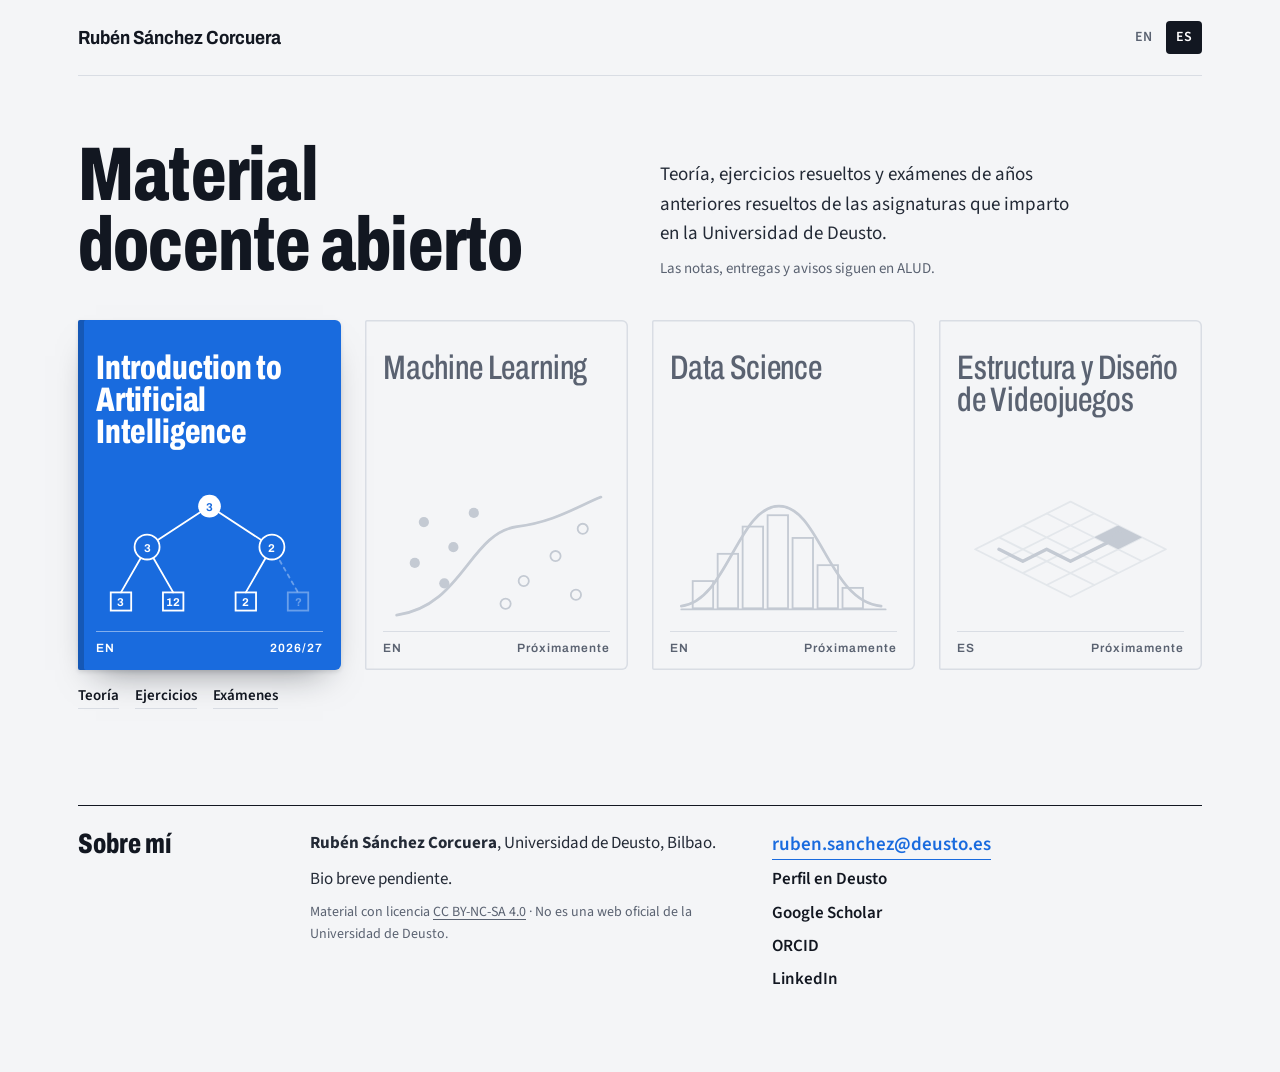
==== docs/es/index.html @ 78775e48 "Teaching hub home page (EN/ES), static site in docs/ Co-Authored-By: Claude Opus 5.5 <noreply@anthro" ====
<!doctype html>
<html lang="es">
<head>
<meta charset="utf-8">
<meta name="viewport" content="width=device-width, initial-scale=1">
<title>Rubén Sánchez Corcuera · Asignaturas</title>
<meta name="description" content="Material docente abierto de Rubén Sánchez Corcuera (Universidad de Deusto): teoría, ejercicios resueltos y exámenes de años anteriores resueltos.">
<meta name="theme-color" content="#f4f5f7">
<link rel="alternate" hreflang="en" href="https://rsancor-courses.github.io/">
<link rel="alternate" hreflang="es" href="https://rsancor-courses.github.io/es/">
<link rel="icon" href="data:image/svg+xml,%3Csvg xmlns='http://www.w3.org/2000/svg' viewBox='0 0 32 32'%3E%3Crect x='6' y='3' width='21' height='26' rx='2' fill='%23196bde'/%3E%3Crect x='6' y='3' width='3' height='26' fill='%23124fa6'/%3E%3C/svg%3E">
<link rel="preconnect" href="https://fonts.googleapis.com">
<link rel="preconnect" href="https://fonts.gstatic.com" crossorigin>
<link href="https://fonts.googleapis.com/css2?family=Archivo:wdth,wght@62..125,400..800&family=Source+Sans+3:ital,wght@0,400;0,600;0,700;1,400&display=swap" rel="stylesheet">
<script>document.documentElement.classList.add('js')</script>
<link rel="stylesheet" href="../assets/hub.css">
</head>
<body>
<div class="wrap">
  <header>
    <a class="brand" href="./">Rubén Sánchez Corcuera</a>
    <nav class="lang" aria-label="Idioma"><a href="../" lang="en" hreflang="en">EN</a><a href="./" aria-current="page">ES</a></nav>
  </header>

  <main>
    <section class="intro">
      <h1>Material docente abierto</h1>
      <p class="lede">Teoría, ejercicios resueltos y exámenes de años anteriores resueltos de las asignaturas que imparto en la Universidad de Deusto.
        <small>Las notas, entregas y avisos siguen en ALUD.</small></p>
    </section>

    <h2 class="sr">Asignaturas</h2>
    <!-- To publish a course: turn its <div class="cover soon"> into <a class="cover {ai|ml|ds|gd}" href="...">,
         and add the links below it, as in Intro AI. Do the same in ../index.html. -->
    <section class="shelf" aria-label="Asignaturas">
      <!-- Intro AI: minimax, leaf values rise to the root and one branch is pruned -->
      <div class="vol">
        <a class="cover ai" href="../intro-ai/">
          <h3 lang="en">Introduction to Artificial Intelligence</h3>
          <svg class="motif" viewBox="0 0 200 116" aria-hidden="true">
            <path class="s draw" style="--len:70;--d:.05s" d="M100 16 L45 52"/><path class="s draw" style="--len:70;--d:.05s" d="M100 16 L155 52"/>
            <path class="s draw" style="--len:50;--d:.25s" d="M45 52 L22 92"/><path class="s draw" style="--len:50;--d:.25s" d="M45 52 L68 92"/>
            <path class="s draw" style="--len:50;--d:.25s" d="M155 52 L132 92"/>
            <path class="s prune dim" stroke-dasharray="3 4" d="M155 52 L178 92"/>
            <rect class="h" x="13" y="92" width="18" height="16"/><rect class="h" x="59" y="92" width="18" height="16"/><rect class="h" x="123" y="92" width="18" height="16"/><rect class="h dim prune" x="169" y="92" width="18" height="16"/>
            <text class="pop" style="--d:.55s" x="22" y="104">3</text><text class="pop" style="--d:.65s" x="68" y="104">12</text><text class="pop" style="--d:.75s" x="132" y="104">2</text><text class="dim prune" x="178" y="104">?</text>
            <circle class="h" style="fill:var(--ai)" cx="45" cy="52" r="11"/><circle class="h" style="fill:var(--ai)" cx="155" cy="52" r="11"/>
            <text class="pop" style="--d:1s" x="45" y="56">3</text><text class="pop" style="--d:1.15s" x="155" y="56">2</text>
            <circle class="f pop" style="--d:1.4s" cx="100" cy="16" r="10"/>
            <text class="pop" style="--d:1.5s;fill:var(--ai)" x="100" y="20">3</text>
          </svg>
          <div class="spine"><span>EN</span><span>2026/27</span></div>
        </a>
        <nav class="parts" aria-label="Introduction to Artificial Intelligence"><a href="../intro-ai/theory/">Teoría</a><a href="../intro-ai/exercises/">Ejercicios</a><a href="../intro-ai/exams/">Exámenes</a></nav>
      </div>

      <!-- ML: labelled points land, then the decision boundary is fitted between them -->
      <div class="vol">
        <div class="cover soon">
          <h3 lang="en">Machine Learning</h3>
          <svg class="motif" viewBox="0 0 200 116" aria-hidden="true">
            <circle class="f pop" style="--d:.0s" cx="36" cy="30" r="4.5"/><circle class="f pop" style="--d:.08s" cx="62" cy="52" r="4.5"/><circle class="f pop" style="--d:.16s" cx="28" cy="66" r="4.5"/>
            <circle class="f pop" style="--d:.24s" cx="80" cy="22" r="4.5"/><circle class="f pop" style="--d:.32s" cx="54" cy="84" r="4.5"/>
            <circle class="h pop" style="--d:.12s" cx="124" cy="82" r="4.5"/><circle class="h pop" style="--d:.2s" cx="152" cy="60" r="4.5"/><circle class="h pop" style="--d:.28s" cx="170" cy="94" r="4.5"/>
            <circle class="h pop" style="--d:.36s" cx="108" cy="102" r="4.5"/><circle class="h pop" style="--d:.44s" cx="176" cy="36" r="4.5"/>
            <path class="s draw bold" style="--len:230;--dur:1.1s;--d:.6s" d="M12 112 C70 104 76 40 118 34 C150 30 168 18 192 8"/>
          </svg>
          <div class="spine"><span>EN</span><span>Próximamente</span></div>
        </div>
      </div>

      <!-- DS: a histogram fills bar by bar, then the density estimate is drawn over it -->
      <div class="vol">
        <div class="cover soon">
          <h3 lang="en">Data Science</h3>
          <svg class="motif" viewBox="0 0 200 116" aria-hidden="true">
            <rect class="h grow" style="--d:0s" x="20" y="82" width="18" height="24"/><rect class="h grow" style="--d:.07s" x="42" y="58" width="18" height="48"/>
            <rect class="h grow" style="--d:.14s" x="64" y="34" width="18" height="72"/><rect class="h grow" style="--d:.21s" x="86" y="24" width="18" height="82"/>
            <rect class="h grow" style="--d:.28s" x="108" y="44" width="18" height="62"/><rect class="h grow" style="--d:.35s" x="130" y="68" width="18" height="38"/>
            <rect class="h grow" style="--d:.42s" x="152" y="88" width="18" height="18"/>
            <path class="s draw bold" style="--len:260;--dur:1s;--d:.7s" d="M10 104 C50 100 60 16 96 16 C132 16 140 100 186 104"/>
            <path class="s" d="M10 107 L190 107"/>
          </svg>
          <div class="spine"><span>EN</span><span>Próximamente</span></div>
        </div>
      </div>

      <!-- EDiV: a token walks a path across an isometric level -->
      <div class="vol">
        <div class="cover soon">
          <h3>Estructura y Diseño de Videojuegos</h3>
          <svg class="motif" viewBox="0 0 200 116" aria-hidden="true">
            <path class="s dim" d="M100 12 L184 54 L100 96 L16 54 Z M58 33 L142 75 M142 33 L58 75 M37 43.5 L121 85.5 M79 22.5 L163 64.5 M163 43.5 L79 85.5 M121 22.5 L37 64.5"/>
            <path class="f" d="M142 33 L163 43.5 L142 54 L121 43.5 Z"/>
            <path class="s draw" style="--len:150;--dur:1.4s;stroke-width:3" d="M37 54 L58 64.5 L79 54 L100 64.5 L121 54 L142 43.5"/>
            <circle class="f token" r="5.5" cx="0" cy="0" transform="translate(142 43.5)">
              <animateMotion id="walk" dur="1.4s" begin="indefinite" fill="freeze" calcMode="spline" keyTimes="0;1" keySplines=".16 1 .3 1" path="M37 54 L58 64.5 L79 54 L100 64.5 L121 54 L142 43.5"/>
            </circle>
          </svg>
          <div class="spine"><span>ES</span><span>Próximamente</span></div>
        </div>
      </div>
    </section>
  </main>

  <footer class="colophon">
    <h2>Sobre mí</h2>
    <div>
      <p><b>Rubén Sánchez Corcuera</b>, Universidad de Deusto, Bilbao.</p>
      <p>Bio breve pendiente.</p>
      <p class="fine">Material con licencia <a href="https://creativecommons.org/licenses/by-nc-sa/4.0/">CC BY-NC-SA 4.0</a> · No es una web oficial de la Universidad de Deusto.</p>
    </div>
    <div class="contact">
      <a class="mail" href="mailto:ruben.sanchez@deusto.es">ruben.sanchez@deusto.es</a>
      <a href="#">Perfil en Deusto</a><a href="#">Google Scholar</a><a href="#">ORCID</a><a href="#">LinkedIn</a>
    </div>
  </footer>
</div>
<script src="../assets/hub.js"></script>
</body>
</html>
---- docs/assets/hub.css ----
/* Teaching hub: one series of course "volumes". Course colours are shared with each course site. */
:root{
  --ground:#f4f5f7; --ink:#121721; --text:#232a36; --muted:#5a6271; --line:#d9dde4; --sketch:#c4cad3;
  --ai:#196bde; --ml:#0d6a4c; --ds:#a5521a; --gd:#6a2c9e;
  --ease:cubic-bezier(.16,1,.3,1);
}
*{box-sizing:border-box}
html{-webkit-text-size-adjust:100%}
body{margin:0;background:var(--ground);color:var(--text);font:400 17px/1.55 'Source Sans 3',system-ui,sans-serif}
::selection{background:var(--ai);color:#fff}
a{color:inherit;text-underline-offset:3px;text-decoration-thickness:1px}
a:focus-visible{outline:2px solid var(--ink);outline-offset:4px;border-radius:2px}
.wrap{max-width:1180px;margin:0 auto;padding:0 28px}
.sr{position:absolute;width:1px;height:1px;overflow:hidden;clip:rect(0 0 0 0);white-space:nowrap}

header{display:flex;justify-content:space-between;align-items:center;height:76px;border-bottom:1px solid var(--line)}
.brand{font:700 19px/1 'Archivo',sans-serif;font-stretch:88%;text-decoration:none;color:var(--ink)}
.lang{display:flex;gap:4px;font-weight:600;font-size:14px}
.lang a{padding:6px 10px;text-decoration:none;color:var(--muted);border-radius:4px}
.lang a:hover{color:var(--ink)}
.lang a[aria-current]{background:var(--ink);color:#fff}

.intro{display:grid;grid-template-columns:1fr 1fr;gap:40px;align-items:end;padding:64px 0 40px}
h1{font:800 76px/.92 'Archivo',sans-serif;font-stretch:72%;letter-spacing:-.01em;color:var(--ink);margin:0;text-wrap:balance}
.lede{margin:0;font-size:19px;max-width:46ch}
.lede small{display:block;margin-top:8px;font-size:15px;color:var(--muted)}

.shelf{display:grid;grid-template-columns:repeat(4,1fr);gap:24px;padding-bottom:24px}
.vol{display:flex;flex-direction:column;gap:14px}
.cover{position:relative;aspect-ratio:3/4;border-radius:2px 6px 6px 2px;color:#fff;padding:18px 18px 16px;display:flex;flex-direction:column;
  text-decoration:none;overflow:hidden;
  box-shadow:inset 6px 0 0 rgba(0,0,0,.18),0 2px 4px rgba(18,23,33,.12),0 18px 34px -18px rgba(18,23,33,.5);
  transition:transform .35s var(--ease),box-shadow .35s}
a.cover:hover{transform:translateY(-6px) rotate(-.6deg);box-shadow:inset 6px 0 0 rgba(0,0,0,.18),0 2px 4px rgba(18,23,33,.12),0 30px 44px -20px rgba(18,23,33,.55)}
.cover h3{font:800 34px/.95 'Archivo',sans-serif;font-stretch:70%;margin:14px 0 0;letter-spacing:-.005em}
.spine{display:flex;justify-content:space-between;font:600 12px/1 'Archivo',sans-serif;letter-spacing:.08em;border-top:1px solid rgba(255,255,255,.45);padding-top:10px;margin-top:12px}
.ai{background:var(--ai)} .ml{background:var(--ml)} .ds{background:var(--ds)} .gd{background:var(--gd)}

.motif{margin-top:auto;width:100%;height:auto;overflow:visible}
.motif .s{fill:none;stroke:#fff;stroke-width:1.6;stroke-linecap:round;stroke-linejoin:round}
.motif .f{fill:#fff;stroke:none}
.motif .h{fill:none;stroke:#fff;stroke-width:1.6}
.motif text{fill:#fff;font:700 10px/1 'Archivo',sans-serif;text-anchor:middle}
.motif .dim{opacity:.35}
.motif .bold{stroke-width:2.4}

/* forthcoming volumes: grey outline, no colour, no links, no animation */
.cover.soon{background:transparent;color:var(--muted);box-shadow:inset 0 0 0 1.5px var(--line)}
.cover.soon h3{font-weight:500}
.cover.soon .motif .s,.cover.soon .motif .h{stroke:var(--sketch)}
.cover.soon .motif .f{fill:var(--sketch)}
.cover.soon .motif text{fill:var(--sketch)}
.cover.soon .spine{border-color:var(--line)}

.parts{display:flex;flex-wrap:wrap;gap:6px 16px;font-weight:600;font-size:15px;color:var(--ink);margin:0}
.parts a{text-decoration:none;border-bottom:1.5px solid var(--line)}
.parts a:hover{border-color:var(--ink)}
.parts.soon{color:var(--muted);font-weight:400;font-style:italic}

/* motif animation: the resting state is the finished drawing; .play replays how it got there */
.draw{stroke-dasharray:var(--len);stroke-dashoffset:0}
.play .draw{animation:draw var(--dur,.7s) var(--ease) var(--d,0s) backwards}
@keyframes draw{from{stroke-dashoffset:var(--len)}}
.play .pop{animation:pop .45s var(--ease) var(--d,0s) backwards;transform-box:fill-box;transform-origin:center}
@keyframes pop{from{opacity:0;transform:scale(.2)}}
.play .prune{animation:prune 1.6s ease-out backwards}
@keyframes prune{0%,70%{opacity:1}100%{opacity:.35}}
.play .grow{animation:grow .6s var(--ease) var(--d,0s) backwards;transform-box:fill-box;transform-origin:bottom}
@keyframes grow{from{transform:scaleY(0)}}
/* with JS and motion allowed, a live cover waits undrawn until its first replay, so it never shows, blanks, then redraws */
@media (prefers-reduced-motion:no-preference){
  .js a.cover:not(.played) .draw{stroke-dashoffset:var(--len)}
  .js a.cover:not(.played) .pop,.js a.cover:not(.played) .token{opacity:0}
  .js a.cover:not(.played) .grow{transform:scaleY(0)}
}

.colophon{margin-top:72px;border-top:1px solid var(--ink);display:grid;grid-template-columns:200px 1fr 1fr;gap:32px;padding:24px 0 72px}
.colophon h2{font:800 28px/1 'Archivo',sans-serif;font-stretch:72%;margin:0;color:var(--ink)}
.colophon p{margin:0 0 10px;max-width:56ch}
.contact a{display:block;width:max-content;font-weight:600;color:var(--ink);margin-bottom:6px;text-decoration:none;border-bottom:1.5px solid transparent}
.contact a:hover{border-color:var(--ink)}
.contact a.mail{font-size:19px;color:var(--ai);border-color:currentColor}
.fine{font-size:14px;color:var(--muted)}

@media (prefers-reduced-motion:reduce){.cover{transition:none}.play *{animation:none!important}}
@media (max-width:900px){.shelf{grid-template-columns:repeat(2,1fr)}.intro{grid-template-columns:1fr;gap:24px}.colophon{grid-template-columns:1fr;gap:16px}}
@media (max-width:520px){
  .wrap{padding:0 16px}
  h1{font-size:56px}
  .intro{padding:40px 0 32px}
  .shelf{grid-template-columns:1fr;gap:28px}
  .cover{aspect-ratio:auto}
  .cover h3{font-size:32px;margin-bottom:18px}
  .motif{max-height:130px}
  /* forthcoming volumes shrink to title + spine so the live course and the contact stay close */
  .cover.soon{padding:14px 16px 12px}
  .cover.soon h3{font-size:26px;margin-bottom:0}
  .cover.soon .motif{display:none}
}
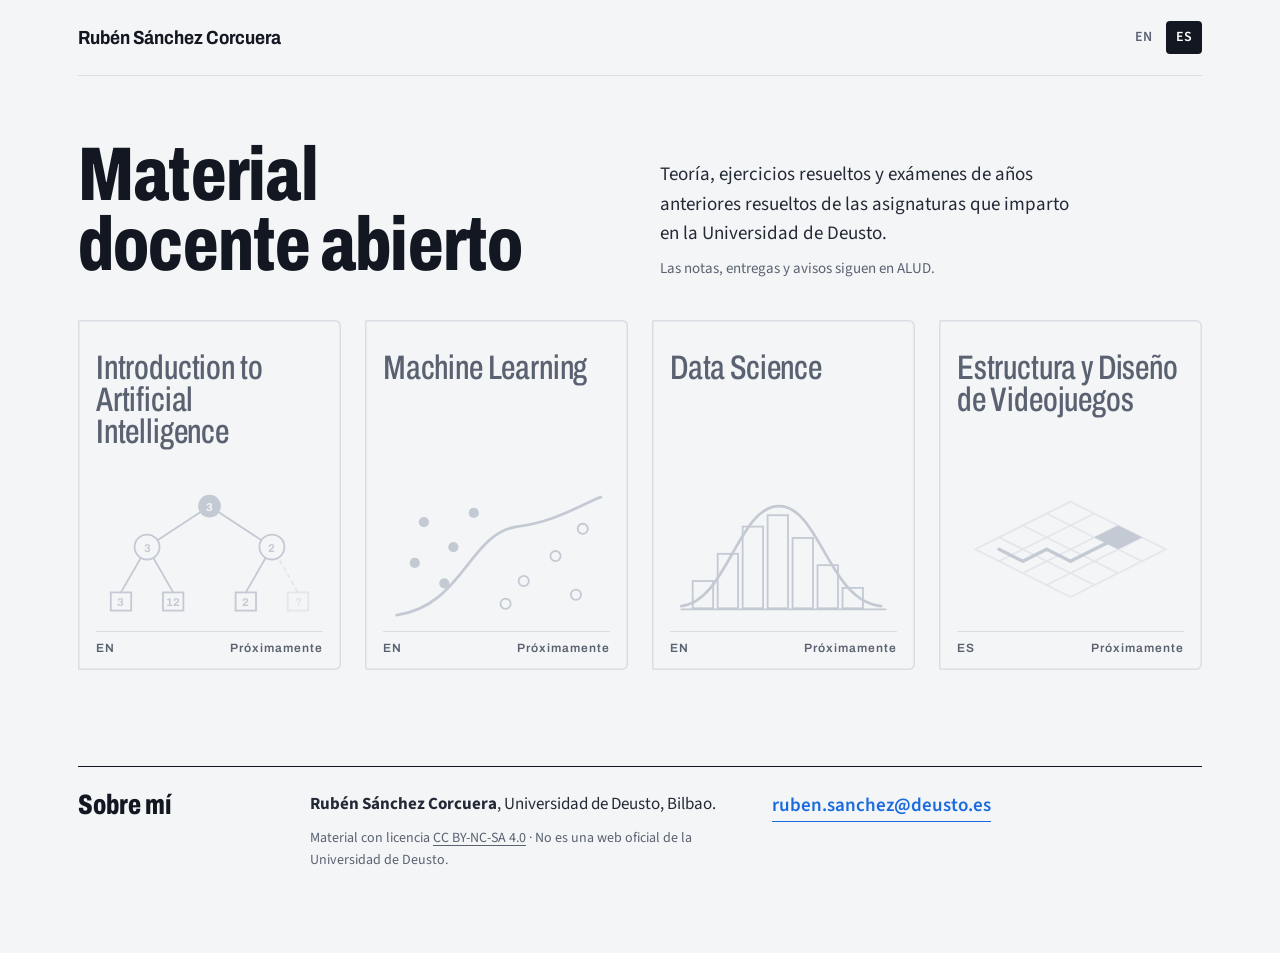
==== commit e1bbefb3: "Publish hub with all courses forthcoming; drop placeholder bio and profile links Co-Authored-By: Cla" ====
--- a/docs/es/index.html
+++ b/docs/es/index.html
@@ -35,7 +35,7 @@
     <section class="shelf" aria-label="Asignaturas">
       <!-- Intro AI: minimax, leaf values rise to the root and one branch is pruned -->
       <div class="vol">
-        <a class="cover ai" href="../intro-ai/">
+        <div class="cover soon">
           <h3 lang="en">Introduction to Artificial Intelligence</h3>
           <svg class="motif" viewBox="0 0 200 116" aria-hidden="true">
             <path class="s draw" style="--len:70;--d:.05s" d="M100 16 L45 52"/><path class="s draw" style="--len:70;--d:.05s" d="M100 16 L155 52"/>
@@ -44,14 +44,13 @@
             <path class="s prune dim" stroke-dasharray="3 4" d="M155 52 L178 92"/>
             <rect class="h" x="13" y="92" width="18" height="16"/><rect class="h" x="59" y="92" width="18" height="16"/><rect class="h" x="123" y="92" width="18" height="16"/><rect class="h dim prune" x="169" y="92" width="18" height="16"/>
             <text class="pop" style="--d:.55s" x="22" y="104">3</text><text class="pop" style="--d:.65s" x="68" y="104">12</text><text class="pop" style="--d:.75s" x="132" y="104">2</text><text class="dim prune" x="178" y="104">?</text>
-            <circle class="h" style="fill:var(--ai)" cx="45" cy="52" r="11"/><circle class="h" style="fill:var(--ai)" cx="155" cy="52" r="11"/>
+            <circle class="h" style="fill:var(--bg)" cx="45" cy="52" r="11"/><circle class="h" style="fill:var(--bg)" cx="155" cy="52" r="11"/>
             <text class="pop" style="--d:1s" x="45" y="56">3</text><text class="pop" style="--d:1.15s" x="155" y="56">2</text>
             <circle class="f pop" style="--d:1.4s" cx="100" cy="16" r="10"/>
-            <text class="pop" style="--d:1.5s;fill:var(--ai)" x="100" y="20">3</text>
+            <text class="pop" style="--d:1.5s;fill:var(--bg)" x="100" y="20">3</text>
           </svg>
-          <div class="spine"><span>EN</span><span>2026/27</span></div>
-        </a>
-        <nav class="parts" aria-label="Introduction to Artificial Intelligence"><a href="../intro-ai/theory/">Teoría</a><a href="../intro-ai/exercises/">Ejercicios</a><a href="../intro-ai/exams/">Exámenes</a></nav>
+          <div class="spine"><span>EN</span><span>Próximamente</span></div>
+        </div>
       </div>
 
       <!-- ML: labelled points land, then the decision boundary is fitted between them -->
@@ -107,12 +106,11 @@
     <h2>Sobre mí</h2>
     <div>
       <p><b>Rubén Sánchez Corcuera</b>, Universidad de Deusto, Bilbao.</p>
-      <p>Bio breve pendiente.</p>
       <p class="fine">Material con licencia <a href="https://creativecommons.org/licenses/by-nc-sa/4.0/">CC BY-NC-SA 4.0</a> · No es una web oficial de la Universidad de Deusto.</p>
     </div>
     <div class="contact">
       <a class="mail" href="mailto:ruben.sanchez@deusto.es">ruben.sanchez@deusto.es</a>
-      <a href="#">Perfil en Deusto</a><a href="#">Google Scholar</a><a href="#">ORCID</a><a href="#">LinkedIn</a>
+      <!-- add profile links here: Deusto, Google Scholar, ORCID, LinkedIn -->
     </div>
   </footer>
 </div>
--- a/docs/assets/hub.css
+++ b/docs/assets/hub.css
@@ -34,7 +34,7 @@
 a.cover:hover{transform:translateY(-6px) rotate(-.6deg);box-shadow:inset 6px 0 0 rgba(0,0,0,.18),0 2px 4px rgba(18,23,33,.12),0 30px 44px -20px rgba(18,23,33,.55)}
 .cover h3{font:800 34px/.95 'Archivo',sans-serif;font-stretch:70%;margin:14px 0 0;letter-spacing:-.005em}
 .spine{display:flex;justify-content:space-between;font:600 12px/1 'Archivo',sans-serif;letter-spacing:.08em;border-top:1px solid rgba(255,255,255,.45);padding-top:10px;margin-top:12px}
-.ai{background:var(--ai)} .ml{background:var(--ml)} .ds{background:var(--ds)} .gd{background:var(--gd)}
+.ai{background:var(--ai);--bg:var(--ai)} .ml{background:var(--ml);--bg:var(--ml)} .ds{background:var(--ds);--bg:var(--ds)} .gd{background:var(--gd);--bg:var(--gd)}
 
 .motif{margin-top:auto;width:100%;height:auto;overflow:visible}
 .motif .s{fill:none;stroke:#fff;stroke-width:1.6;stroke-linecap:round;stroke-linejoin:round}
@@ -45,7 +45,7 @@
 .motif .bold{stroke-width:2.4}
 
 /* forthcoming volumes: grey outline, no colour, no links, no animation */
-.cover.soon{background:transparent;color:var(--muted);box-shadow:inset 0 0 0 1.5px var(--line)}
+.cover.soon{--bg:var(--ground);background:transparent;color:var(--muted);box-shadow:inset 0 0 0 1.5px var(--line)}
 .cover.soon h3{font-weight:500}
 .cover.soon .motif .s,.cover.soon .motif .h{stroke:var(--sketch)}
 .cover.soon .motif .f{fill:var(--sketch)}
